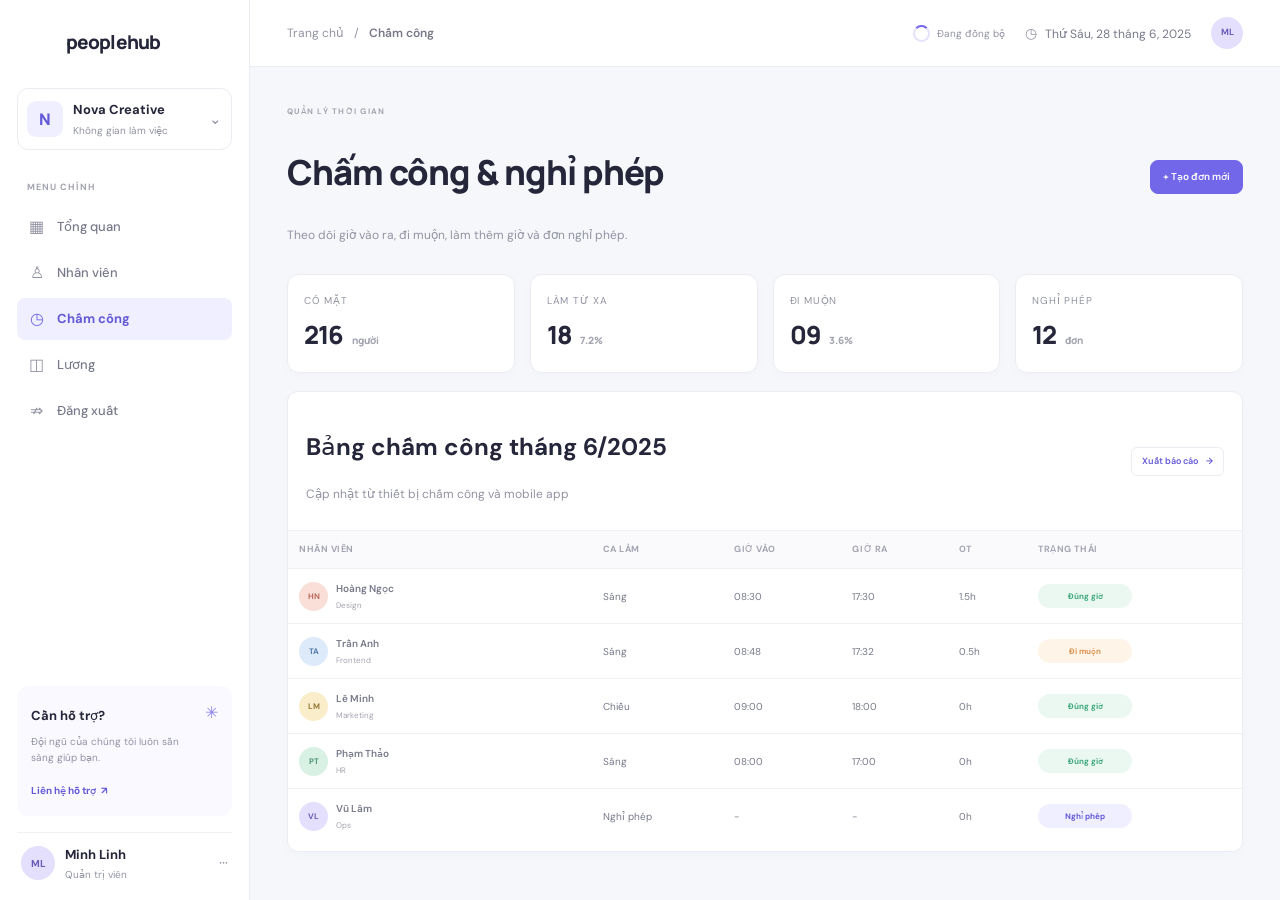
==== attendance.html @ baaf2a82 "Add files via upload" ====
<!doctype html>
<html lang="vi">
  <head>
    <meta charset="utf-8">
    <meta name="viewport" content="width=device-width, initial-scale=1">
    <title>PeopleHub — Chấm công</title>
    <link rel="preconnect" href="https://fonts.googleapis.com">
    <link rel="preconnect" href="https://fonts.gstatic.com" crossorigin>
    <link href="https://fonts.googleapis.com/css2?family=DM+Sans:wght@400;500;600;700&family=Manrope:wght@400;500;600;700;800&display=swap" rel="stylesheet">
    <link rel="stylesheet" href="styles.css">
  </head>
  <body>
    <div class="app-shell">
      <aside class="sidebar" aria-label="Thanh điều hướng">
        <a class="brand" href="index.html" aria-label="PeopleHub, về tổng quan">
          <span class="brand-mark" aria-hidden="true"><span></span><span></span><span></span></span>
          <span>people<span>hub</span></span>
        </a>

        <div class="workspace">
          <span class="workspace-icon" aria-hidden="true">N</span>
          <span class="workspace-copy"><strong>Nova Creative</strong><small>Không gian làm việc</small></span>
          <span class="chevron" aria-hidden="true">⌄</span>
        </div>

        <nav class="side-nav">
          <p class="nav-label">MENU CHÍNH</p>
          <a class="nav-link" href="index.html">
            <span class="nav-icon" aria-hidden="true">▦</span>Tổng quan
          </a>
          <a class="nav-link" href="employees.html">
            <span class="nav-icon" aria-hidden="true">♙</span>Nhân viên
          </a>
          <a class="nav-link is-active" href="attendance.html" aria-current="page">
            <span class="nav-icon" aria-hidden="true">◷</span>Chấm công
          </a>
          <a class="nav-link" href="payroll.html">
            <span class="nav-icon" aria-hidden="true">◫</span>Lương
          </a>
          <a class="nav-link" href="login.html">
            <span class="nav-icon" aria-hidden="true">⇏</span>Đăng xuất
          </a>
        </nav>

        <div class="sidebar-bottom">
          <div class="help-card">
            <span class="help-sparkle" aria-hidden="true">✳</span>
            <strong>Cần hỗ trợ?</strong>
            <p>Đội ngũ của chúng tôi luôn sẵn sàng giúp bạn.</p>
            <a href="mailto:support@peoplehub.vn">Liên hệ hỗ trợ <span aria-hidden="true">↗</span></a>
          </div>
          <a class="user-profile" href="index.html">
            <span class="avatar avatar-violet">ML</span>
            <span class="user-copy"><strong>Minh Linh</strong><small>Quản trị viên</small></span>
            <span class="chevron" aria-hidden="true">···</span>
          </a>
        </div>
      </aside>

      <main class="main-area">
        <header class="topbar">
          <div class="breadcrumbs"><span>Trang chủ</span><span aria-hidden="true">/</span><strong>Chấm công</strong></div>
          <div class="topbar-actions">
            <span class="sync-status" role="status"><span class="loading-spinner" aria-hidden="true"></span><span class="sync-label">Đang đồng bộ</span></span>
            <span class="today-label"><span aria-hidden="true">◷</span> Thứ Sáu, 28 tháng 6, 2025</span>
            <a class="topbar-avatar avatar avatar-violet" href="index.html" aria-label="Hồ sơ Minh Linh">ML</a>
          </div>
        </header>

        <div class="page-content">
          <section class="page-hero" aria-labelledby="page-title">
            <div>
              <p class="overline">QUẢN LÝ THỜI GIAN</p>
              <h1 id="page-title">Chấm công & nghỉ phép</h1>
              <p class="page-subtitle">Theo dõi giờ vào ra, đi muộn, làm thêm giờ và đơn nghỉ phép.</p>
            </div>
            <div class="toolbar-actions">
              <a class="action-button primary" href="#">+ Tạo đơn mới</a>
            </div>
          </section>

          <section class="summary-row" aria-label="Tổng quan chấm công">
            <article class="summary-card">
              <div class="summary-label">Có mặt</div>
              <div class="summary-number">216 <span>người</span></div>
            </article>
            <article class="summary-card">
              <div class="summary-label">Làm từ xa</div>
              <div class="summary-number">18 <span>7.2%</span></div>
            </article>
            <article class="summary-card">
              <div class="summary-label">Đi muộn</div>
              <div class="summary-number">09 <span>3.6%</span></div>
            </article>
            <article class="summary-card">
              <div class="summary-label">Nghỉ phép</div>
              <div class="summary-number">12 <span>đơn</span></div>
            </article>
          </section>

          <section class="panel data-panel" aria-labelledby="attendance-table-title">
            <div class="data-header">
              <div>
                <h2 id="attendance-table-title">Bảng chấm công tháng 6/2025</h2>
                <p class="page-subtitle">Cập nhật từ thiết bị chấm công và mobile app</p>
              </div>
              <a class="secondary-button" href="#">Xuất báo cáo <span aria-hidden="true">→</span></a>
            </div>

            <div class="data-table-wrapper">
              <table class="data-table">
                <thead>
                  <tr>
                    <th>Nhân viên</th>
                    <th>Ca làm</th>
                    <th>Giờ vào</th>
                    <th>Giờ ra</th>
                    <th>OT</th>
                    <th>Trạng thái</th>
                  </tr>
                </thead>
                <tbody>
                  <tr>
                    <td><div class="employee-cell"><span class="avatar avatar-coral">HN</span><span><strong>Hoàng Ngọc</strong><small>Design</small></span></div></td>
                    <td>Sáng</td>
                    <td>08:30</td>
                    <td>17:30</td>
                    <td>1.5h</td>
                    <td><span class="status-badge positive">Đúng giờ</span></td>
                  </tr>
                  <tr>
                    <td><div class="employee-cell"><span class="avatar avatar-blue">TA</span><span><strong>Trần Anh</strong><small>Frontend</small></span></div></td>
                    <td>Sáng</td>
                    <td>08:48</td>
                    <td>17:32</td>
                    <td>0.5h</td>
                    <td><span class="status-badge warning">Đi muộn</span></td>
                  </tr>
                  <tr>
                    <td><div class="employee-cell"><span class="avatar avatar-yellow">LM</span><span><strong>Lê Minh</strong><small>Marketing</small></span></div></td>
                    <td>Chiều</td>
                    <td>09:00</td>
                    <td>18:00</td>
                    <td>0h</td>
                    <td><span class="status-badge positive">Đúng giờ</span></td>
                  </tr>
                  <tr>
                    <td><div class="employee-cell"><span class="avatar avatar-green">PT</span><span><strong>Phạm Thảo</strong><small>HR</small></span></div></td>
                    <td>Sáng</td>
                    <td>08:00</td>
                    <td>17:00</td>
                    <td>0h</td>
                    <td><span class="status-badge positive">Đúng giờ</span></td>
                  </tr>
                  <tr>
                    <td><div class="employee-cell"><span class="avatar avatar-violet">VL</span><span><strong>Vũ Lâm</strong><small>Ops</small></span></div></td>
                    <td>Nghỉ phép</td>
                    <td>-</td>
                    <td>-</td>
                    <td>0h</td>
                    <td><span class="status-badge neutral">Nghỉ phép</span></td>
                  </tr>
                </tbody>
              </table>
            </div>
          </section>
        </div>
      </main>
    </div>
  </body>
</html>
---- styles.css ----
:root {
  color-scheme: light;
  font-family: var(--font-body);
  color: var(--color-text);
  background: var(--color-canvas);
  font-synthesis: none;
  text-rendering: optimizeLegibility;
  -webkit-font-smoothing: antialiased;
  -moz-osx-font-smoothing: grayscale;
  font-weight: 400;
  --font-body: "DM Sans", sans-serif;
  --font-heading: "Manrope", sans-serif;
  --color-canvas: #f6f7fb;
  --color-surface: #fff;
  --color-surface-muted: #fafafd;
  --color-surface-glass: #ffffffed;
  --color-text: #25263a;
  --color-text-secondary: #77798a;
  --color-text-muted: #9293a3;
  --color-text-faint: #a3a4b1;
  --color-border: #ececf2;
  --color-border-soft: #f1f1f5;
  --color-primary: #7267e9;
  --color-primary-hover: #6156d7;
  --color-primary-strong: #6459d7;
  --color-primary-soft: #f0efff;
  --color-primary-pale: #faf9ff;
  --color-lavender: #8c80ee;
  --color-lavender-light: #bcb5fa;
  --color-lavender-pale: #e5e3fb;
  --color-success: #48b894;
  --color-success-strong: #3da77e;
  --color-success-soft: #eaf8f1;
  --color-warning: #f0a36e;
  --color-warning-strong: #d99350;
  --color-warning-soft: #fff4e8;
  --color-danger: #df8277;
  --color-danger-soft: #fff0ed;
  --color-info: #7aa8e7;
  --color-info-soft: #e8f2ff;
  --color-rose: #df8cb1;
  --color-alert: #ef887e;
  --color-accent-yellow: #efbd57;
  --color-avatar-violet-bg: #e4dffc;
  --color-avatar-violet-text: #695bb8;
  --color-avatar-coral-bg: #f9dfd7;
  --color-avatar-coral-text: #ba685c;
  --color-avatar-blue-bg: #dceafa;
  --color-avatar-blue-text: #527ca8;
  --color-avatar-yellow-bg: #faedc9;
  --color-avatar-yellow-text: #967838;
  --color-avatar-green-bg: #d9f0e5;
  --color-avatar-green-text: #4d9271;
  --color-shadow: #30305205;
  --color-shadow-primary: #7065e826;
  --color-focus: #aaa4ff;
}

* {
  box-sizing: border-box;
}

html {
  min-width: 300px;
  font-size: 16px;
  scroll-behavior: smooth;
}

body {
  min-width: 300px;
  min-height: 100vh;
  margin: 0;
  background: var(--color-canvas);
  font-size: 1rem;
  line-height: 1.5;
}

a {
  color: inherit;
  text-decoration: none;
}

a:focus-visible {
  outline: 3px solid var(--color-focus);
  outline-offset: 3px;
}

button,
a {
  -webkit-tap-highlight-color: transparent;
}

.app-shell {
  min-height: 100vh;
}

.sidebar {
  position: fixed;
  z-index: 2;
  inset: 0 auto 0 0;
  display: flex;
  width: 250px;
  flex-direction: column;
  padding: 27px 17px 18px;
  border-right: 1px solid var(--color-border);
  background: var(--color-surface);
}

.brand {
  display: inline-flex;
  align-items: center;
  gap: 10px;
  align-self: flex-start;
  margin: 0 0 30px 8px;
  color: var(--color-text);
  font-family: var(--font-heading);
  font-size: 19px;
  font-weight: 800;
  letter-spacing: -0.9px;
}

.brand > span:last-child > span {
  color: var(--purple);
}

.brand-mark {
  position: relative;
  display: flex;
  width: 31px;
  height: 31px;
  align-items: center;
  justify-content: center;
  gap: 3px;
  border-radius: 10px;
  background: var(--purple);
  transform: rotate(-5deg);
}

.brand-mark span {
  width: 4px;
  border-radius: 3px;
  background: white;
}

.brand-mark span:nth-child(1) {
  height: 10px;
}

.brand-mark span:nth-child(2) {
  height: 16px;
}

.brand-mark span:nth-child(3) {
  height: 12px;
}

.workspace {
  display: flex;
  min-height: 62px;
  align-items: center;
  gap: 10px;
  padding: 9px;
  border: 1px solid var(--color-border);
  border-radius: 11px;
  background: var(--color-surface);
}

.workspace-icon {
  display: grid;
  width: 36px;
  height: 36px;
  flex: 0 0 auto;
  place-items: center;
  border-radius: 9px;
  background: var(--color-primary-soft);
  color: var(--color-primary-strong);
  font-family: var(--font-heading);
  font-size: 16px;
  font-weight: 800;
}

.workspace-copy,
.user-copy {
  display: grid;
  min-width: 0;
  gap: 3px;
}

.workspace-copy strong,
.user-copy strong {
  overflow: hidden;
  color: var(--color-text);
  font-size: 13px;
  font-weight: 700;
  text-overflow: ellipsis;
  white-space: nowrap;
}

.workspace-copy small,
.user-copy small {
  color: var(--color-text-muted);
  font-size: 10px;
}

.chevron {
  margin-left: auto;
  color: var(--color-text-muted);
  font-size: 15px;
}

.side-nav {
  display: grid;
  gap: 4px;
  margin-top: 31px;
}

.nav-label {
  margin: 0 0 7px 10px;
  color: var(--color-text-faint);
  font-size: 9px;
  font-weight: 700;
  letter-spacing: 1px;
}

.nav-label-spaced {
  margin-top: 24px;
}

.nav-link {
  position: relative;
  display: flex;
  min-height: 42px;
  align-items: center;
  gap: 12px;
  padding: 0 11px;
  border-radius: 8px;
  color: var(--color-text-secondary);
  font-size: 13px;
  font-weight: 500;
  transition: background-color 160ms ease, color 160ms ease;
}

.nav-link:hover {
  background: var(--color-primary-soft);
  color: var(--purple);
}

.nav-link.is-active {
  background: var(--color-primary-soft);
  color: var(--color-primary-strong);
  font-weight: 700;
}

.nav-icon {
  width: 17px;
  color: var(--color-text-muted);
  font-size: 16px;
  text-align: center;
}

.is-active .nav-icon {
  color: var(--color-primary);
}

.nav-badge {
  min-width: 23px;
  margin-left: auto;
  padding: 3px 6px;
  border-radius: 6px;
  background: var(--color-primary-soft);
  color: var(--color-text-muted);
  font-size: 10px;
  text-align: center;
}

.notification-dot {
  width: 7px;
  height: 7px;
  margin-left: auto;
  border-radius: 50%;
  background: var(--color-danger);
  box-shadow: 0 0 0 3px var(--color-danger-soft);
}

.sidebar-bottom {
  display: grid;
  gap: 16px;
  margin-top: auto;
}

.help-card {
  position: relative;
  padding: 16px 13px 14px;
  border: 1px solid var(--color-primary-pale);
  border-radius: 11px;
  background: linear-gradient(145deg, var(--color-primary-pale), var(--color-primary-pale));
}

.help-sparkle {
  position: absolute;
  top: 14px;
  right: 13px;
  color: var(--color-lavender);
  font-size: 16px;
}

.help-card strong {
  color: var(--color-text);
  font-size: 13px;
}

.help-card p {
  max-width: 165px;
  margin: 7px 0 11px;
  color: var(--color-text-muted);
  font-size: 10px;
  line-height: 1.6;
}

.help-card a {
  display: inline-flex;
  align-items: center;
  gap: 5px;
  color: var(--color-primary-strong);
  font-size: 10px;
  font-weight: 700;
}

.user-profile {
  display: flex;
  align-items: center;
  gap: 10px;
  padding: 12px 4px 0;
  border-top: 1px solid var(--color-border-soft);
}

.avatar {
  display: inline-grid;
  width: 34px;
  height: 34px;
  flex: 0 0 auto;
  place-items: center;
  overflow: hidden;
  border-radius: 50%;
  font-size: 10px;
  font-weight: 700;
}

.avatar-violet {
  background: var(--color-avatar-violet-bg);
  color: var(--color-avatar-violet-text);
}

.avatar-coral {
  background: var(--color-avatar-coral-bg);
  color: var(--color-avatar-coral-text);
}

.avatar-blue {
  background: var(--color-avatar-blue-bg);
  color: var(--color-avatar-blue-text);
}

.avatar-yellow {
  background: var(--color-avatar-yellow-bg);
  color: var(--color-avatar-yellow-text);
}

.avatar-green {
  background: var(--color-avatar-green-bg);
  color: var(--color-avatar-green-text);
}

.main-area {
  min-height: 100vh;
  margin-left: 250px;
}

.topbar {
  position: sticky;
  z-index: 1;
  top: 0;
  display: flex;
  height: 67px;
  align-items: center;
  justify-content: space-between;
  padding: 0 37px;
  border-bottom: 1px solid var(--color-border);
  background: var(--color-surface-glass);
  backdrop-filter: blur(14px);
}

.breadcrumbs {
  display: flex;
  align-items: center;
  gap: 10px;
  color: var(--color-text-muted);
  font-size: 12px;
}

.breadcrumbs strong {
  color: var(--color-text-secondary);
  font-weight: 600;
}

.topbar-actions {
  display: flex;
  align-items: center;
  gap: 20px;
}

.sync-status {
  display: inline-flex;
  align-items: center;
  gap: 7px;
  color: var(--color-text-muted);
  font-size: 10px;
  white-space: nowrap;
}

.loading-spinner {
  width: 17px;
  height: 17px;
  flex: 0 0 auto;
  border: 2px solid var(--color-lavender-pale);
  border-top-color: var(--color-primary);
  border-radius: 50%;
  animation: spinner-rotate 800ms linear infinite;
}

@keyframes spinner-rotate {
  to {
    transform: rotate(360deg);
  }
}

.today-label {
  color: var(--color-text-secondary);
  font-size: 12px;
}

.today-label span {
  padding-right: 5px;
  color: var(--color-text-muted);
  font-size: 14px;
}

.icon-button {
  position: relative;
  display: grid;
  width: 33px;
  height: 33px;
  place-items: center;
  border: 1px solid var(--color-border);
  border-radius: 9px;
  color: var(--color-text-secondary);
  font-size: 16px;
}

.icon-button i {
  position: absolute;
  top: 6px;
  right: 7px;
  width: 6px;
  height: 6px;
  border: 1px solid var(--color-surface);
  border-radius: 50%;
  background: var(--color-alert);
}

.topbar-avatar {
  width: 32px;
  height: 32px;
  font-size: 9px;
}

.page-content {
  width: min(100%, 1450px);
  margin: 0 auto;
  padding: 30px 37px 18px;
}

.welcome-row {
  display: flex;
  align-items: center;
  justify-content: space-between;
  gap: 20px;
  margin-bottom: 23px;
}

.overline {
  margin-bottom: 8px;
  color: var(--color-text-faint);
  font-size: 8px;
  font-weight: 700;
  letter-spacing: 1.25px;
}

.welcome-row h1 {
  color: var(--color-text);
  font-family: var(--font-heading);
  font-size: clamp(22px, 2.2vw, 29px);
  font-weight: 700;
  letter-spacing: -1.1px;
  line-height: 1.3;
}

.welcome-row h1 span {
  color: var(--color-accent-yellow);
  font-size: 21px;
}

.welcome-copy {
  margin-top: 5px;
  color: var(--color-text-muted);
  font-size: 13px;
}

.primary-button {
  display: inline-flex;
  transform: translateY(0) scale(1);
  min-height: 38px;
  align-items: center;
  justify-content: center;
  gap: 7px;
  padding: 0 14px;
  border-radius: 8px;
  background: var(--color-primary);
  box-shadow: 0 4px 9px var(--color-shadow-primary);
  color: white;
  font-size: 12px;
  font-weight: 600;
  transition:
    background-color 220ms cubic-bezier(0.22, 1, 0.36, 1),
    box-shadow 220ms cubic-bezier(0.22, 1, 0.36, 1),
    transform 220ms cubic-bezier(0.22, 1, 0.36, 1);
}

.primary-button:hover {
  background: var(--color-primary-hover);
  box-shadow: 0 8px 16px var(--color-shadow-primary);
  transform: translateY(-3px);
}

.feature-strip {
  margin-bottom: 17px;
  padding: 18px 18px 8px;
  border: 1px solid var(--color-border);
  border-radius: 16px;
  background: linear-gradient(180deg, rgba(255, 255, 255, 0.96), rgba(248, 249, 255, 0.95));
  box-shadow: 0 10px 22px rgba(102, 111, 175, 0.06);
}

.section-header {
  display: flex;
  align-items: center;
  justify-content: space-between;
  gap: 16px;
  margin-bottom: 18px;
}

.section-header h2 {
  color: var(--color-text);
  font-family: var(--font-heading);
  font-size: clamp(20px, 2vw, 27px);
  font-weight: 800;
  letter-spacing: -0.8px;
}

.module-grid {
  display: grid;
  grid-template-columns: repeat(4, minmax(0, 1fr));
  gap: 14px;
}

.module-card {
  min-height: 175px;
  padding: 16px 15px 14px;
  border: 1px solid var(--color-border-soft);
  border-radius: 12px;
  background: rgba(255, 255, 255, 0.7);
  transition: transform 180ms ease, box-shadow 180ms ease, border-color 180ms ease;
}

.module-card:hover {
  transform: translateY(-3px);
  border-color: rgba(114, 103, 233, 0.35);
  box-shadow: 0 12px 20px rgba(112, 101, 232, 0.08);
}

.module-icon {
  display: inline-grid;
  width: 38px;
  height: 38px;
  place-items: center;
  border-radius: 11px;
  font-size: 19px;
}

.icon-rose {
  background: var(--color-danger-soft);
  color: var(--color-rose);
}

.icon-gold {
  background: #fff3d8;
  color: #d39a18;
}

.icon-purple {
  background: var(--color-primary-soft);
  color: var(--color-primary-strong);
}

.icon-slate {
  background: #edf1fb;
  color: #5d6b88;
}

.module-card h3 {
  margin: 12px 0 8px;
  color: var(--color-text);
  font-size: 13px;
  font-weight: 700;
}

.module-card ul {
  margin: 0;
  padding-left: 18px;
  color: var(--color-text-muted);
  font-size: 10px;
  line-height: 1.8;
}

.info-grid {
  display: grid;
  grid-template-columns: minmax(0, 1.4fr) minmax(250px, 0.9fr);
  gap: 15px;
  margin-bottom: 17px;
}

.announcements-panel,
.calendar-panel {
  min-height: 230px;
}

.announcement-list,
.event-list {
  display: grid;
  gap: 12px;
  margin-top: 14px;
}

.announcement-item,
.event-item {
  display: flex;
  align-items: center;
  gap: 12px;
  padding: 12px 0;
  border-bottom: 1px solid var(--color-border-soft);
}

.announcement-item:last-child,
.event-item:last-child {
  border-bottom: 0;
}

.announcement-tag {
  display: inline-flex;
  min-width: 52px;
  align-items: center;
  justify-content: center;
  padding: 5px 7px;
  border-radius: 999px;
  font-size: 8px;
  font-weight: 700;
  letter-spacing: 0.04em;
}

.tag-purple {
  background: var(--color-primary-soft);
  color: var(--color-primary-strong);
}

.tag-green {
  background: var(--color-success-soft);
  color: var(--color-success-strong);
}

.tag-orange {
  background: var(--color-warning-soft);
  color: var(--color-warning-strong);
}

.announcement-item div,
.event-copy {
  display: grid;
  gap: 4px;
  min-width: 0;
}

.announcement-item strong,
.event-copy strong {
  color: var(--color-text-secondary);
  font-size: 10px;
  font-weight: 700;
}

.announcement-item small,
.event-copy small {
  color: var(--color-text-faint);
  font-size: 8px;
}

.event-date {
  display: inline-grid;
  width: 42px;
  height: 42px;
  place-items: center;
  border: 1px solid var(--color-border-soft);
  border-radius: 10px;
  background: var(--color-surface-muted);
  color: var(--color-primary-strong);
  text-align: center;
}

.event-date strong {
  display: block;
  font-family: var(--font-heading);
  font-size: 17px;
  line-height: 1;
}

.event-date span {
  font-size: 8px;
  letter-spacing: 0.08em;
  text-transform: uppercase;
}

.small-button {
  padding: 7px 10px;
  font-size: 8px;
}

.primary-button:active {
  box-shadow: 0 2px 5px var(--color-shadow-primary);
  transform: scale(0.95);
}

.primary-button span {
  font-size: 15px;
  line-height: 1;
}

.stats-grid {
  display: grid;
  grid-template-columns: repeat(4, minmax(0, 1fr));
  gap: 14px;
  margin-bottom: 17px;
}

.stat-card,
.panel {
  min-width: 0;
  border: 1px solid var(--color-border);
  border-radius: 11px;
  background: var(--color-surface);
  box-shadow: 0 3px 12px var(--color-shadow);
}

.stat-card {
  position: relative;
  min-height: 143px;
  overflow: hidden;
  padding: 14px 15px 13px;
}

.stat-top {
  display: flex;
  align-items: center;
  justify-content: space-between;
}

.stat-icon {
  display: grid;
  width: 30px;
  height: 30px;
  place-items: center;
  border-radius: 9px;
  font-size: 15px;
}

.icon-lavender {
  background: var(--color-primary-soft);
  color: var(--color-primary-strong);
}

.icon-mint {
  background: var(--color-success-soft);
  color: var(--color-success);
}

.icon-peach {
  background: var(--color-warning-soft);
  color: var(--color-warning);
}

.icon-blue {
  background: var(--color-info-soft);
  color: var(--color-info);
}

.stat-change {
  padding: 4px 6px;
  border-radius: 5px;
  font-size: 8px;
  font-weight: 600;
}

.positive {
  background: var(--color-success-soft);
  color: var(--color-success-strong);
}

.negative {
  background: var(--color-danger-soft);
  color: var(--color-danger);
}

.neutral {
  background: var(--color-primary-soft);
  color: var(--color-primary-strong);
}

.stat-label {
  margin-top: 12px;
  color: var(--color-text-muted);
  font-size: 11px;
}

.stat-value-row {
  display: flex;
  align-items: baseline;
  gap: 8px;
  margin-top: 3px;
}

.stat-value {
  color: var(--color-text);
  font-family: var(--font-heading);
  font-size: 24px;
  font-weight: 700;
  letter-spacing: -1px;
}

.stat-caption {
  color: var(--color-text-faint);
  font-size: 10px;
}

.mini-bars {
  position: absolute;
  right: 14px;
  bottom: 14px;
  display: flex;
  height: 23px;
  align-items: end;
  gap: 3px;
}

.mini-bars i {
  width: 4px;
  height: var(--bar);
  border-radius: 3px;
  background: var(--color-lavender-light);
}

.mini-bars i:nth-last-child(-n + 2) {
  background: var(--color-lavender);
}

.progress-track {
  height: 5px;
  overflow: hidden;
  border-radius: 99px;
  background: var(--color-border-soft);
}

.stat-card > .progress-track {
  margin-top: 10px;
}

.progress-fill {
  display: block;
  height: 100%;
  border-radius: inherit;
}

.fill-green {
  background: var(--color-success);
}

.fill-orange {
  background: var(--color-warning);
}

.fill-blue {
  background: var(--color-info);
}

.fill-purple {
  background: var(--color-lavender);
}

.fill-pink {
  background: var(--color-rose);
}

.dashboard-grid {
  display: grid;
  grid-template-columns: minmax(0, 1.6fr) minmax(270px, 1fr);
  align-items: start;
  gap: 15px;
}

.panel {
  padding: 17px 18px;
}

.panel-heading {
  display: flex;
  align-items: flex-start;
  justify-content: space-between;
  gap: 12px;
}

.panel-heading h2 {
  color: var(--color-text);
  font-family: var(--font-heading);
  font-size: 15px;
  font-weight: 700;
  letter-spacing: -0.25px;
}

.panel-heading p {
  margin-top: 4px;
  color: var(--color-text-muted);
  font-size: 10px;
}

.attendance-panel,
.departments-panel {
  min-height: 304px;
}

.select-control {
  display: inline-flex;
  align-items: center;
  gap: 12px;
  padding: 7px 9px;
  border: 1px solid var(--color-border-soft);
  border-radius: 6px;
  color: var(--color-text-secondary);
  font-size: 10px;
}

.select-control span {
  color: var(--color-text-faint);
  font-size: 12px;
}

.chart-legend {
  display: flex;
  flex-wrap: wrap;
  gap: 15px;
  margin: 19px 0 8px;
  color: var(--color-text-muted);
  font-size: 8px;
}

.chart-legend span {
  display: inline-flex;
  align-items: center;
  gap: 5px;
}

.legend-dot,
.department-dot {
  display: inline-block;
  width: 7px;
  height: 7px;
  flex: 0 0 auto;
  border-radius: 50%;
}

.legend-present {
  background: var(--color-lavender);
}

.legend-remote {
  background: var(--color-lavender-light);
}

.legend-absent {
  background: var(--color-lavender-pale);
}

.chart {
  display: flex;
  height: 204px;
  gap: 10px;
}

.chart-y-labels {
  display: flex;
  width: 24px;
  flex-direction: column;
  justify-content: space-between;
  padding: 6px 0 20px;
  color: var(--color-text-faint);
  font-size: 8px;
  text-align: right;
}

.chart-plot {
  position: relative;
  flex: 1;
  min-width: 0;
}

.chart-grid-lines {
  position: absolute;
  inset: 6px 0 23px;
  display: flex;
  flex-direction: column;
  justify-content: space-between;
}

.chart-grid-lines i {
  width: 100%;
  border-top: 1px dashed var(--color-border-soft);
}

.bar-groups {
  position: absolute;
  inset: 6px 0 0;
  display: flex;
  align-items: stretch;
  justify-content: space-around;
  gap: 12px;
}

.bar-group {
  z-index: 1;
  display: flex;
  min-width: 30px;
  flex: 1;
  flex-direction: column;
  align-items: center;
  justify-content: flex-end;
  gap: 8px;
  color: var(--color-text-muted);
  font-size: 8px;
}

.bar-stack {
  display: flex;
  width: min(31px, 64%);
  height: calc(100% - 22px);
  flex-direction: column-reverse;
  justify-content: flex-start;
  overflow: hidden;
  border-radius: 5px 5px 2px 2px;
}

.bar-stack i {
  display: block;
  width: 100%;
}

.bar-present {
  background: var(--color-lavender);
}

.bar-remote {
  background: var(--color-lavender-light);
}

.bar-absent {
  background: var(--color-lavender-pale);
}

.departments-panel {
  padding-bottom: 13px;
}

.more-link {
  margin-top: -7px;
  color: var(--color-text-muted);
  font-size: 20px;
  letter-spacing: 1px;
}

.department-total {
  display: flex;
  align-items: baseline;
  gap: 7px;
  margin: 14px 0 13px;
}

.department-total strong {
  color: var(--color-text);
  font-family: var(--font-heading);
  font-size: 23px;
  letter-spacing: -1px;
}

.department-total span {
  color: var(--color-text-faint);
  font-size: 9px;
}

.department-list {
  display: grid;
  gap: 12px;
}

.department-item {
  display: grid;
  gap: 6px;
}

.department-meta {
  display: flex;
  align-items: center;
  justify-content: space-between;
  color: var(--color-text-secondary);
  font-size: 9px;
}

.department-meta > span {
  display: inline-flex;
  align-items: center;
  gap: 7px;
}

.department-meta strong {
  color: var(--color-text-secondary);
  font-size: 9px;
  font-weight: 600;
}

.department-meta small {
  padding-left: 4px;
  color: var(--color-text-faint);
  font-size: 8px;
  font-weight: 400;
}

.dot-purple {
  background: var(--color-lavender);
}

.dot-blue {
  background: var(--color-info);
}

.dot-orange {
  background: var(--color-warning);
}

.dot-green {
  background: var(--color-success);
}

.dot-pink {
  background: var(--color-rose);
}

.employees-panel {
  grid-column: 1;
  padding: 17px 0 5px;
}

.employee-heading {
  align-items: center;
  padding: 0 18px 15px;
}

.secondary-button {
  display: inline-flex;
  align-items: center;
  gap: 8px;
  padding: 7px 10px;
  border: 1px solid var(--color-border);
  border-radius: 6px;
  color: var(--color-primary-strong);
  font-size: 9px;
  font-weight: 600;
}

.secondary-button:hover,
.select-control:hover {
  border-color: var(--color-lavender-light);
  background: var(--color-primary-pale);
}

.table-wrap {
  width: 100%;
  overflow-x: auto;
}

table {
  width: 100%;
  border-collapse: collapse;
  text-align: left;
  white-space: nowrap;
}

thead {
  background: var(--color-surface-muted);
}

th {
  padding: 10px 11px;
  color: var(--color-text-faint);
  font-size: 9px;
  font-weight: 700;
  letter-spacing: 0.55px;
}

th:first-child,
td:first-child {
  padding-left: 18px;
}

th:last-child,
td:last-child {
  padding-right: 18px;
}

td {
  padding: 10px 11px;
  border-top: 1px solid var(--color-border-soft);
  color: var(--color-text-secondary);
  font-size: 9px;
}

.employee-cell {
  display: flex;
  min-width: 142px;
  align-items: center;
  gap: 8px;
}

.employee-cell .avatar,
.leave-item > .avatar {
  width: 29px;
  height: 29px;
  font-size: 8px;
}

.employee-cell > span:last-child {
  display: grid;
  gap: 3px;
}

.employee-cell strong {
  color: var(--color-text-secondary);
  font-size: 10px;
  font-weight: 600;
}

.employee-cell small {
  color: var(--color-text-faint);
  font-size: 8px;
}

.status-pill {
  display: inline-block;
  padding: 5px 7px;
  border-radius: 5px;
  font-size: 8px;
  font-weight: 600;
}

.status-active {
  background: var(--color-success-soft);
  color: var(--color-success-strong);
}

.status-onboarding {
  background: var(--color-warning-soft);
  color: var(--color-warning-strong);
}

.leave-panel {
  grid-column: 2;
  grid-row: 2;
  padding: 17px 16px 12px;
}

.request-count {
  padding: 5px 7px;
  border-radius: 5px;
  background: var(--color-danger-soft);
  color: var(--color-danger);
  font-size: 8px;
  font-weight: 600;
  white-space: nowrap;
}

.leave-list {
  margin-top: 14px;
}

.leave-item {
  display: flex;
  align-items: center;
  gap: 8px;
  padding: 11px 0;
  border-bottom: 1px solid var(--color-border-soft);
}

.leave-person {
  display: grid;
  min-width: 0;
  flex: 1;
  gap: 3px;
}

.leave-person strong {
  color: var(--color-text-secondary);
  font-size: 10px;
  font-weight: 600;
}

.leave-person span,
.leave-person small {
  overflow: hidden;
  color: var(--color-text-muted);
  font-size: 8px;
  text-overflow: ellipsis;
  white-space: nowrap;
}

.leave-person small {
  color: var(--color-text-faint);
}

.leave-days {
  align-self: flex-start;
  padding-top: 2px;
  color: var(--color-text-muted);
  font-size: 7px;
  white-space: nowrap;
}

.leave-all-link {
  display: flex;
  align-items: center;
  justify-content: center;
  gap: 7px;
  padding-top: 12px;
  color: var(--color-primary-strong);
  font-size: 8px;
  font-weight: 600;
}

.page-footer {
  display: flex;
  justify-content: space-between;
  gap: 12px;
  padding: 19px 1px 0;
  color: var(--color-text-faint);
  font-size: 8px;
}

.page-footer span span {
  color: var(--color-accent-yellow);
}

.page-hero {
  display: flex;
  align-items: center;
  justify-content: space-between;
  gap: 18px;
  margin-bottom: 18px;
}

.page-hero h1 {
  color: var(--color-text);
  font-family: var(--font-heading);
  font-size: clamp(28px, 2.7vw, 38px);
  font-weight: 800;
  letter-spacing: -1px;
}

.page-subtitle {
  margin-top: 7px;
  color: var(--color-text-muted);
  font-size: 12px;
}

.page-toolbar {
  display: flex;
  flex-wrap: wrap;
  align-items: center;
  justify-content: space-between;
  gap: 12px;
  margin: 18px 0;
}

.toolbar-actions {
  display: flex;
  flex-wrap: wrap;
  align-items: center;
  gap: 10px;
}

.filter-chip,
.action-button {
  display: inline-flex;
  align-items: center;
  justify-content: center;
  gap: 6px;
  min-height: 34px;
  padding: 0 12px;
  border: 1px solid var(--color-border);
  border-radius: 8px;
  background: var(--color-surface);
  color: var(--color-text-secondary);
  font-size: 10px;
  font-weight: 600;
}

.action-button.primary {
  background: var(--color-primary);
  border-color: var(--color-primary);
  color: white;
}

.summary-row {
  display: grid;
  grid-template-columns: repeat(4, minmax(0, 1fr));
  gap: 15px;
  margin-bottom: 18px;
}

.summary-card {
  padding: 18px 16px;
  border: 1px solid var(--color-border);
  border-radius: 12px;
  background: var(--color-surface);
  box-shadow: 0 3px 12px var(--color-shadow);
}

.summary-label {
  color: var(--color-text-muted);
  font-size: 10px;
  letter-spacing: 0.08em;
  text-transform: uppercase;
}

.summary-number {
  display: flex;
  align-items: baseline;
  gap: 8px;
  margin-top: 8px;
  color: var(--color-text);
  font-family: var(--font-heading);
  font-size: 25px;
  font-weight: 800;
  letter-spacing: -0.8px;
}

.summary-number span {
  color: var(--color-text-faint);
  font-size: 10px;
  letter-spacing: normal;
}

.data-panel {
  padding: 17px 0 8px;
}

.data-header {
  display: flex;
  align-items: center;
  justify-content: space-between;
  gap: 10px;
  padding: 0 18px 15px;
}

.data-table-wrapper {
  width: 100%;
  overflow-x: auto;
}

.data-table {
  width: 100%;
  border-collapse: collapse;
  min-width: 760px;
}

.data-table th,
.data-table td {
  padding: 12px 11px;
  border-top: 1px solid var(--color-border-soft);
  text-align: left;
  vertical-align: middle;
}

.data-table th {
  color: var(--color-text-faint);
  font-size: 9px;
  font-weight: 700;
  letter-spacing: 0.55px;
  text-transform: uppercase;
}

.data-table td {
  color: var(--color-text-secondary);
  font-size: 10px;
}

.data-table thead {
  background: var(--color-surface-muted);
}

.status-badge {
  display: inline-flex;
  align-items: center;
  justify-content: center;
  min-width: 94px;
  padding: 6px 8px;
  border-radius: 999px;
  font-size: 8px;
  font-weight: 700;
}

.status-badge.positive {
  background: var(--color-success-soft);
  color: var(--color-success-strong);
}

.status-badge.warning {
  background: var(--color-warning-soft);
  color: var(--color-warning-strong);
}

.status-badge.neutral {
  background: var(--color-primary-soft);
  color: var(--color-primary-strong);
}

.status-badge.danger {
  background: var(--color-danger-soft);
  color: var(--color-danger);
}

.table-link {
  color: var(--color-primary-strong);
  font-weight: 600;
}

.auth-layout {
  display: grid;
  min-height: 100vh;
  grid-template-columns: 1.15fr 0.85fr;
  background: linear-gradient(135deg, #f5f6ff 0%, #eef5ff 100%);
}

.auth-visual {
  position: relative;
  display: flex;
  align-items: stretch;
  justify-content: center;
  padding: 40px 30px;
  overflow: hidden;
}

.auth-visual::before {
  content: "";
  position: absolute;
  inset: 0;
  background: radial-gradient(circle at top left, rgba(114, 103, 233, 0.12), transparent 42%),
    radial-gradient(circle at bottom right, rgba(122, 168, 231, 0.14), transparent 32%);
}

.auth-visual-inner {
  position: relative;
  z-index: 1;
  display: flex;
  width: min(100%, 600px);
  flex-direction: column;
  justify-content: center;
  gap: 24px;
}

.auth-brand {
  display: inline-flex;
  align-items: center;
  gap: 10px;
  color: var(--color-text);
  font-family: var(--font-heading);
  font-size: 22px;
  font-weight: 800;
}

.auth-brand .brand-mark {
  width: 38px;
  height: 38px;
}

.auth-hero-panel {
  padding: 28px;
  border: 1px solid rgba(114, 103, 233, 0.12);
  border-radius: 24px;
  background: rgba(255, 255, 255, 0.76);
  box-shadow: 0 18px 48px rgba(111, 120, 180, 0.12);
}

.auth-hero-panel h1 {
  max-width: 420px;
  color: var(--color-text);
  font-family: var(--font-heading);
  font-size: clamp(30px, 3vw, 46px);
  font-weight: 800;
  letter-spacing: -1.2px;
  line-height: 1.08;
}

.auth-hero-panel p {
  margin-top: 12px;
  color: var(--color-text-muted);
  font-size: 14px;
  line-height: 1.7;
}

.auth-metrics {
  display: grid;
  grid-template-columns: repeat(3, minmax(0, 1fr));
  gap: 14px;
}

.auth-metric {
  padding: 14px 12px;
  border: 1px solid var(--color-border);
  border-radius: 12px;
  background: rgba(255, 255, 255, 0.8);
}

.auth-metric strong {
  display: block;
  color: var(--color-text);
  font-family: var(--font-heading);
  font-size: 22px;
  line-height: 1.2;
}

.auth-metric span {
  color: var(--color-text-muted);
  font-size: 10px;
}

.auth-panel {
  display: flex;
  align-items: center;
  justify-content: center;
  padding: 40px 28px;
}

.login-card {
  width: min(100%, 420px);
  padding: 32px 26px;
  border: 1px solid var(--color-border);
  border-radius: 22px;
  background: rgba(255, 255, 255, 0.92);
  box-shadow: 0 20px 40px rgba(56, 67, 105, 0.08);
}

.login-card h2 {
  margin: 0 0 8px;
  color: var(--color-text);
  font-family: var(--font-heading);
  font-size: 30px;
  font-weight: 800;
  letter-spacing: -1px;
}

.login-card > p {
  margin: 0 0 22px;
  color: var(--color-text-muted);
  font-size: 12px;
}

.form-field {
  display: grid;
  gap: 8px;
  margin-bottom: 16px;
}

.form-field label {
  color: var(--color-text-secondary);
  font-size: 11px;
  font-weight: 700;
}

.form-field input {
  width: 100%;
  min-height: 44px;
  padding: 0 12px;
  border: 1px solid var(--color-border);
  border-radius: 10px;
  background: #fbfbff;
  color: var(--color-text);
  font: inherit;
}

.form-row {
  display: flex;
  align-items: center;
  justify-content: space-between;
  gap: 10px;
  margin: 10px 0 20px;
  color: var(--color-text-muted);
  font-size: 10px;
}

.checkbox {
  display: inline-flex;
  align-items: center;
  gap: 8px;
}

.checkbox input {
  accent-color: var(--color-primary);
}

.login-button {
  display: inline-flex;
  width: 100%;
  min-height: 46px;
  align-items: center;
  justify-content: center;
  border: 0;
  border-radius: 10px;
  background: linear-gradient(135deg, var(--color-primary), var(--color-primary-hover));
  color: white;
  font-size: 12px;
  font-weight: 700;
  cursor: pointer;
}

.login-meta {
  margin-top: 18px;
  color: var(--color-text-muted);
  font-size: 10px;
  text-align: center;
}

.login-meta a {
  color: var(--color-primary-strong);
  font-weight: 700;
}

@media (max-width: 900px) {
  .auth-layout {
    grid-template-columns: 1fr;
  }

  .auth-visual {
    min-height: 320px;
  }

  .summary-row,
  .module-grid {
    grid-template-columns: repeat(2, minmax(0, 1fr));
  }
}

@media (max-width: 650px) {
  .page-hero,
  .page-toolbar,
  .section-header,
  .data-header {
    flex-direction: column;
    align-items: flex-start;
  }

  .summary-row,
  .module-grid,
  .auth-metrics {
    grid-template-columns: 1fr;
  }
}

@media (min-width: 1500px) {
  .sidebar {
    width: 270px;
    padding-right: 20px;
    padding-left: 20px;
  }

  .main-area {
    margin-left: 270px;
  }

  .topbar {
    padding-right: 48px;
    padding-left: 48px;
  }

  .page-content {
    padding-right: 48px;
    padding-left: 48px;
  }
}

@media (max-width: 1120px) {
  .sidebar {
    width: 220px;
  }

  .main-area {
    margin-left: 220px;
  }

  .topbar {
    padding-right: 25px;
    padding-left: 25px;
  }

  .page-content {
    padding-right: 25px;
    padding-left: 25px;
  }

  .dashboard-grid {
    grid-template-columns: minmax(0, 1.4fr) minmax(245px, 1fr);
    gap: 12px;
  }

  .stats-grid {
    gap: 10px;
  }

  .stat-card {
    padding-right: 11px;
    padding-left: 11px;
  }

  .stat-caption {
    font-size: 7px;
  }
}

@media (max-width: 900px) {
  .sidebar {
    width: 72px;
    align-items: center;
    padding: 22px 9px 14px;
  }

  .brand {
    margin: 0 0 28px;
  }

  .brand > span:last-child,
  .workspace,
  .nav-label {
    display: none;
  }

  .side-nav {
    width: 100%;
    gap: 8px;
    margin-top: 28px;
  }

  .nav-link {
    justify-content: center;
    padding: 0;
    font-size: 0;
  }

  .nav-link.is-active {
    display: flex;
  }

  .nav-icon {
    font-size: 17px;
  }

  .sidebar-bottom {
    width: 100%;
    justify-items: center;
  }

  .help-card,
  .user-copy,
  .user-profile > .chevron {
    display: none;
  }

  .user-profile {
    justify-content: center;
    width: 100%;
  }

  .main-area {
    margin-left: 72px;
  }

  .stats-grid {
    grid-template-columns: repeat(2, minmax(0, 1fr));
  }

  .dashboard-grid {
    grid-template-columns: minmax(0, 1.4fr) minmax(230px, 1fr);
  }

  .employees-panel {
    grid-column: 1 / -1;
  }

  .leave-panel {
    grid-column: 1 / -1;
    grid-row: auto;
  }

  .leave-list {
    display: grid;
    grid-template-columns: repeat(3, minmax(0, 1fr));
    gap: 12px;
  }

  .leave-item {
    border-bottom: 0;
  }
}

@media (max-width: 650px) {
  .sidebar {
    inset: auto 0 0;
    width: 100%;
    min-height: 64px;
    flex-direction: row;
    align-items: center;
    padding: 5px 7px calc(5px + env(safe-area-inset-bottom));
    border-top: 1px solid var(--color-border);
    border-right: 0;
    box-shadow: 0 -5px 18px var(--color-shadow);
  }

  .brand,
  .workspace,
  .sidebar-bottom {
    display: none;
  }

  .side-nav {
    display: grid;
    width: 100%;
    grid-template-columns: repeat(7, minmax(0, 1fr));
    gap: 3px;
    margin: 0;
  }

  .nav-link,
  .nav-link.is-active {
    display: flex;
    min-width: 0;
    min-height: 48px;
    flex-direction: column;
    justify-content: center;
    gap: 3px;
    padding: 3px 1px;
    font-size: 8px;
    line-height: 1.1;
    text-align: center;
  }

  .nav-icon {
    width: auto;
    font-size: 15px;
    line-height: 1;
  }

  .nav-badge {
    display: none;
  }

  .notification-dot {
    position: absolute;
    top: 5px;
    right: calc(50% - 17px);
    width: 6px;
    height: 6px;
    margin: 0;
  }

  .main-area {
    margin-left: 0;
    padding-bottom: 70px;
  }

  .topbar {
    height: 58px;
    padding: 0 16px;
  }

  .today-label {
    display: none;
  }

  .topbar-actions {
    gap: 11px;
  }

  .sync-label {
    display: none;
  }

  .page-content {
    padding: 23px 15px 15px;
  }

  .welcome-row {
    align-items: flex-start;
  }

  .welcome-row h1 {
    font-size: 22px;
  }

  .welcome-copy {
    max-width: 230px;
    font-size: 10px;
    line-height: 1.6;
  }

  .primary-button {
    min-height: 35px;
    flex: 0 0 auto;
    padding: 0 9px;
    font-size: 9px;
  }

  .stats-grid {
    gap: 9px;
  }

  .stat-card {
    min-height: 136px;
  }

  .dashboard-grid {
    grid-template-columns: minmax(0, 1fr);
  }

  .attendance-panel,
  .departments-panel {
    min-height: auto;
  }

  .employees-panel,
  .leave-panel {
    grid-column: 1;
  }

  .leave-list {
    grid-template-columns: minmax(0, 1fr);
    gap: 0;
  }

  .leave-item {
    border-bottom: 1px solid var(--color-border-soft);
  }

  .page-footer {
    flex-wrap: wrap;
    font-size: 7px;
  }
}

@media (max-width: 380px) {
  .nav-link,
  .nav-link.is-active {
    font-size: 7px;
  }

  .welcome-row {
    flex-wrap: wrap;
  }

  .welcome-copy {
    max-width: 100%;
  }
}

@media (prefers-reduced-motion: reduce) {
  .loading-spinner {
    animation: none;
  }

  *,
  *::before,
  *::after {
    scroll-behavior: auto !important;
    transition-duration: 0.01ms !important;
  }
}
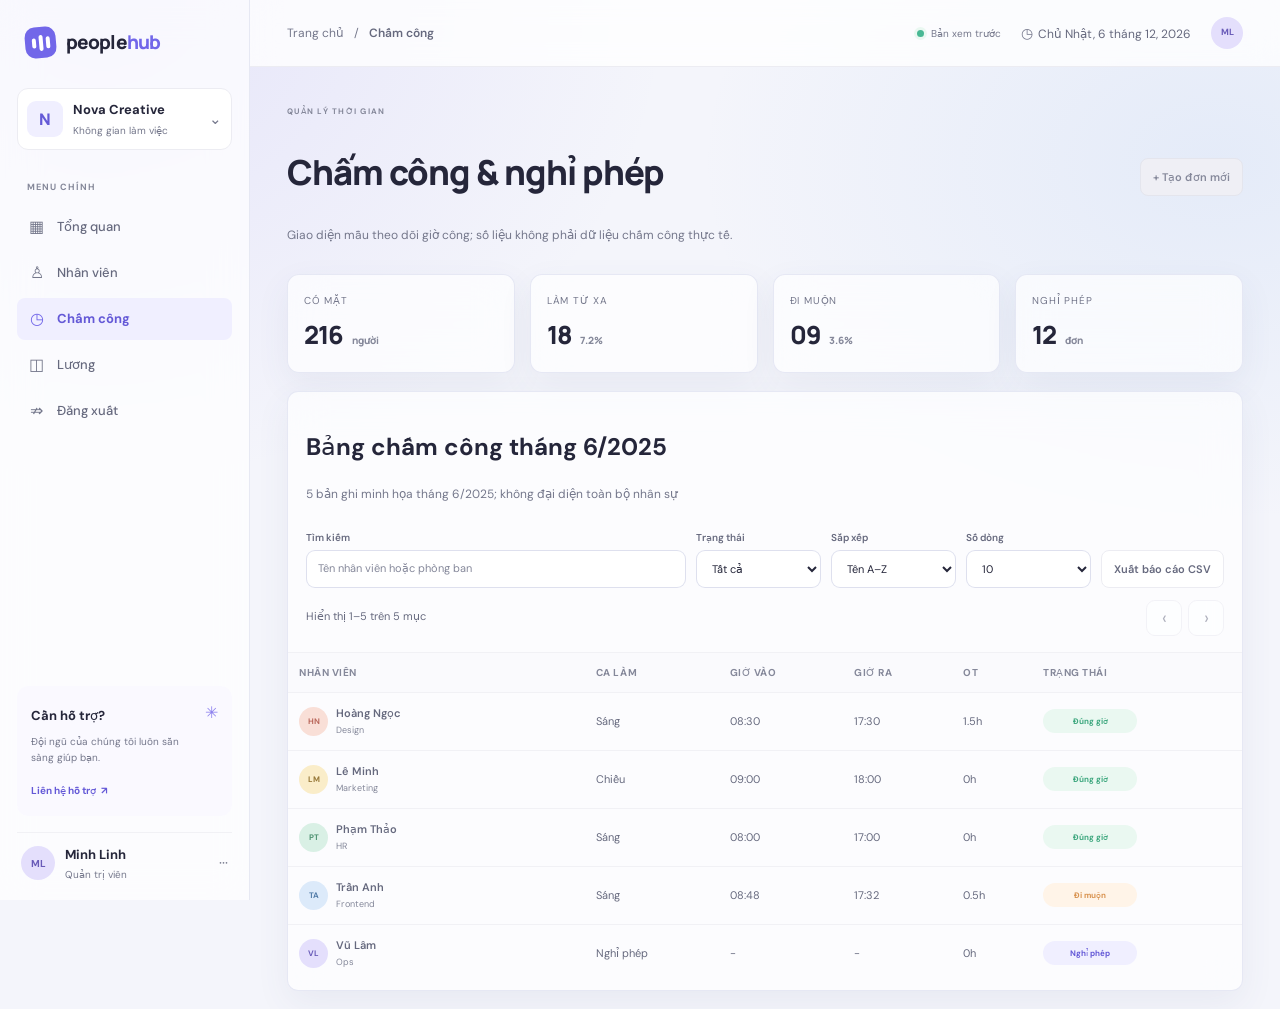
==== commit 8cc4b754: "." ====
--- a/attendance.html
+++ b/attendance.html
@@ -8,8 +8,10 @@
     <link rel="preconnect" href="https://fonts.gstatic.com" crossorigin>
     <link href="https://fonts.googleapis.com/css2?family=DM+Sans:wght@400;500;600;700&family=Manrope:wght@400;500;600;700;800&display=swap" rel="stylesheet">
     <link rel="stylesheet" href="styles.css">
+    <script defer src="app.js"></script>
   </head>
   <body>
+    <a class="skip-link" href="#main-content">Chuyển đến nội dung chính</a>
     <div class="app-shell">
       <aside class="sidebar" aria-label="Thanh điều hướng">
         <a class="brand" href="index.html" aria-label="PeopleHub, về tổng quan">
@@ -23,7 +25,7 @@
           <span class="chevron" aria-hidden="true">⌄</span>
         </div>
 
-        <nav class="side-nav">
+        <nav class="side-nav" aria-label="Điều hướng chính">
           <p class="nav-label">MENU CHÍNH</p>
           <a class="nav-link" href="index.html">
             <span class="nav-icon" aria-hidden="true">▦</span>Tổng quan
@@ -57,12 +59,12 @@
         </div>
       </aside>
 
-      <main class="main-area">
+      <main class="main-area" id="main-content">
         <header class="topbar">
           <div class="breadcrumbs"><span>Trang chủ</span><span aria-hidden="true">/</span><strong>Chấm công</strong></div>
           <div class="topbar-actions">
-            <span class="sync-status" role="status"><span class="loading-spinner" aria-hidden="true"></span><span class="sync-label">Đang đồng bộ</span></span>
-            <span class="today-label"><span aria-hidden="true">◷</span> Thứ Sáu, 28 tháng 6, 2025</span>
+            <span class="sync-status" role="status" aria-label="Dữ liệu minh họa"><span class="sync-label">Bản xem trước</span></span>
+            <span class="today-label"><span aria-hidden="true">◷</span><time data-current-date></time></span>
             <a class="topbar-avatar avatar avatar-violet" href="index.html" aria-label="Hồ sơ Minh Linh">ML</a>
           </div>
         </header>
@@ -72,10 +74,15 @@
             <div>
               <p class="overline">QUẢN LÝ THỜI GIAN</p>
               <h1 id="page-title">Chấm công & nghỉ phép</h1>
-              <p class="page-subtitle">Theo dõi giờ vào ra, đi muộn, làm thêm giờ và đơn nghỉ phép.</p>
+              <p class="page-subtitle">Giao diện mẫu theo dõi giờ công; số liệu không phải dữ liệu chấm công thực tế.</p>
             </div>
             <div class="toolbar-actions">
-              <a class="action-button primary" href="#">+ Tạo đơn mới</a>
+              <button
+                class="action-button primary"
+                type="button"
+                disabled
+                title="Chức năng cần kết nối với hệ thống quản lý nhân sự."
+              >+ Tạo đơn mới</button>
             </div>
           </section>
 
@@ -102,21 +109,58 @@
             <div class="data-header">
               <div>
                 <h2 id="attendance-table-title">Bảng chấm công tháng 6/2025</h2>
-                <p class="page-subtitle">Cập nhật từ thiết bị chấm công và mobile app</p>
+                <p class="page-subtitle">5 bản ghi minh họa tháng 6/2025; không đại diện toàn bộ nhân sự</p>
               </div>
-              <a class="secondary-button" href="#">Xuất báo cáo <span aria-hidden="true">→</span></a>
+            </div>
+
+            <div class="data-table-tools" data-table-controls>
+              <label class="table-search">
+                <span>Tìm kiếm</span>
+                <input type="search" data-table-search placeholder="Tên nhân viên hoặc phòng ban" aria-label="Tìm kiếm bảng chấm công">
+              </label>
+              <label class="table-control">
+                <span>Trạng thái</span>
+                <select data-filter-column="5" aria-label="Lọc theo trạng thái chấm công">
+                  <option value="">Tất cả</option>
+                  <option>Đúng giờ</option>
+                  <option>Đi muộn</option>
+                  <option>Nghỉ phép</option>
+                </select>
+              </label>
+              <label class="table-control">
+                <span>Sắp xếp</span>
+                <select data-table-sort aria-label="Sắp xếp theo tên nhân viên">
+                  <option value="asc">Tên A–Z</option>
+                  <option value="desc">Tên Z–A</option>
+                </select>
+              </label>
+              <label class="table-control page-size-control">
+                <span>Số dòng</span>
+                <select data-page-size aria-label="Số dòng trên mỗi trang">
+                  <option value="10">10</option>
+                  <option value="20">20</option>
+                  <option value="50">50</option>
+                  <option value="all">All</option>
+                </select>
+              </label>
+              <button class="action-button" type="button" data-export-table>Xuất báo cáo CSV</button>
+              <p class="pagination-summary" data-pagination-summary role="status" aria-live="polite"></p>
+              <div class="pagination-actions" aria-label="Điều hướng trang">
+                <button class="page-button" type="button" data-page-prev aria-label="Trang trước">‹</button>
+                <button class="page-button" type="button" data-page-next aria-label="Trang sau">›</button>
+              </div>
             </div>
 
             <div class="data-table-wrapper">
-              <table class="data-table">
+              <table class="data-table" aria-labelledby="attendance-table-title">
                 <thead>
                   <tr>
-                    <th>Nhân viên</th>
-                    <th>Ca làm</th>
-                    <th>Giờ vào</th>
-                    <th>Giờ ra</th>
-                    <th>OT</th>
-                    <th>Trạng thái</th>
+                    <th scope="col">Nhân viên</th>
+                    <th scope="col">Ca làm</th>
+                    <th scope="col">Giờ vào</th>
+                    <th scope="col">Giờ ra</th>
+                    <th scope="col">OT</th>
+                    <th scope="col">Trạng thái</th>
                   </tr>
                 </thead>
                 <tbody>
--- a/styles.css
+++ b/styles.css
@@ -10,14 +10,14 @@
   font-weight: 400;
   --font-body: "DM Sans", sans-serif;
   --font-heading: "Manrope", sans-serif;
-  --color-canvas: #f6f7fb;
+  --color-canvas: #f4f5fb;
   --color-surface: #fff;
   --color-surface-muted: #fafafd;
-  --color-surface-glass: #ffffffed;
+  --color-surface-glass: rgba(255, 255, 255, 0.78);
   --color-text: #25263a;
-  --color-text-secondary: #77798a;
-  --color-text-muted: #9293a3;
-  --color-text-faint: #a3a4b1;
+  --color-text-secondary: #66697e;
+  --color-text-muted: #74778b;
+  --color-text-faint: #85889a;
   --color-border: #ececf2;
   --color-border-soft: #f1f1f5;
   --color-primary: #7267e9;
@@ -54,6 +54,7 @@
   --color-shadow: #30305205;
   --color-shadow-primary: #7065e826;
   --color-focus: #aaa4ff;
+  --purple: #7267e9;
 }
 
 * {
@@ -416,6 +417,15 @@
   color: var(--color-text-muted);
   font-size: 10px;
   white-space: nowrap;
+}
+
+.sync-status::before {
+  width: 7px;
+  height: 7px;
+  border-radius: 50%;
+  background: var(--color-success);
+  box-shadow: 0 0 0 3px var(--color-success-soft);
+  content: "";
 }
 
 .loading-spinner {
@@ -2112,3 +2122,383 @@
     transition-duration: 0.01ms !important;
   }
 }
+
+body {
+  background:
+    radial-gradient(ellipse at 8% 0%, rgba(140, 128, 238, 0.14), transparent 34%),
+    radial-gradient(ellipse at 95% 16%, rgba(122, 168, 231, 0.13), transparent 30%),
+    var(--color-canvas);
+}
+
+.sidebar {
+  border-right-color: rgba(226, 228, 241, 0.8);
+  background: rgba(255, 255, 255, 0.72);
+  backdrop-filter: blur(18px);
+}
+
+.feature-strip,
+.stat-card,
+.panel,
+.summary-card,
+.module-card,
+.login-card,
+.auth-metric {
+  border-color: rgba(225, 227, 242, 0.82);
+  background: rgba(255, 255, 255, 0.68);
+  box-shadow: 0 12px 34px rgba(71, 78, 132, 0.07);
+  backdrop-filter: blur(18px);
+}
+
+.feature-strip {
+  background: rgba(255, 255, 255, 0.62);
+}
+
+.module-card {
+  background: rgba(255, 255, 255, 0.55);
+}
+
+.auth-hero-panel {
+  background: rgba(255, 255, 255, 0.58);
+  backdrop-filter: blur(18px);
+}
+
+.summary-card,
+.stat-card,
+.module-card {
+  transition: transform 180ms ease, box-shadow 180ms ease;
+}
+
+.summary-card:hover,
+.stat-card:hover,
+.module-card:hover {
+  transform: translateY(-2px);
+  box-shadow: 0 18px 38px rgba(71, 78, 132, 0.11);
+}
+
+.data-table-tools {
+  display: flex;
+  flex-wrap: wrap;
+  align-items: end;
+  gap: 10px;
+  padding: 0 18px 16px;
+}
+
+.table-search,
+.table-control {
+  display: grid;
+  gap: 5px;
+}
+
+.table-search {
+  min-width: 190px;
+  flex: 1 1 210px;
+}
+
+.table-control {
+  min-width: 125px;
+}
+
+.table-search > span,
+.table-control > span {
+  color: var(--color-text-secondary);
+  font-size: 10px;
+  font-weight: 600;
+}
+
+.table-search input,
+.table-control select {
+  width: 100%;
+  min-height: 38px;
+  padding: 0 11px;
+  border: 1px solid rgba(220, 222, 237, 0.92);
+  border-radius: 9px;
+  background: rgba(255, 255, 255, 0.76);
+  color: var(--color-text);
+  font: inherit;
+  font-size: 11px;
+}
+
+.table-search input::placeholder {
+  color: var(--color-text-faint);
+}
+
+.action-button,
+.page-button {
+  font-family: var(--font-body);
+  cursor: pointer;
+  transition: background-color 160ms ease, border-color 160ms ease, box-shadow 160ms ease, transform 160ms ease;
+}
+
+.action-button {
+  min-height: 38px;
+  font-size: 11px;
+}
+
+.action-button:hover {
+  border-color: var(--color-lavender-light);
+  background: var(--color-primary-pale);
+  box-shadow: 0 5px 14px rgba(112, 101, 232, 0.1);
+}
+
+.action-button.primary:hover {
+  border-color: var(--color-primary-hover);
+  background: var(--color-primary-hover);
+}
+
+.action-button:disabled {
+  background: #efeff5;
+  border-color: #e4e5ed;
+  box-shadow: none;
+  color: #85889a;
+  cursor: not-allowed;
+}
+
+.action-button:disabled:hover {
+  background: #efeff5;
+  border-color: #e4e5ed;
+  box-shadow: none;
+  color: #85889a;
+}
+
+.table-search input:focus-visible,
+.table-control select:focus-visible,
+.action-button:focus-visible,
+.page-button:focus-visible,
+.login-button:focus-visible,
+.form-field input:focus-visible {
+  outline: 3px solid rgba(114, 103, 233, 0.32);
+  outline-offset: 2px;
+}
+
+.pagination-summary {
+  min-height: 38px;
+  display: flex;
+  flex: 1 1 180px;
+  align-items: center;
+  margin: 0;
+  color: var(--color-text-secondary);
+  font-size: 11px;
+}
+
+.pagination-actions {
+  display: flex;
+  gap: 6px;
+}
+
+.page-button {
+  display: inline-grid;
+  width: 36px;
+  height: 36px;
+  place-items: center;
+  border: 1px solid var(--color-border);
+  border-radius: 9px;
+  background: rgba(255, 255, 255, 0.74);
+  color: var(--color-primary-strong);
+  font-size: 18px;
+}
+
+.page-button:hover:not(:disabled) {
+  border-color: var(--color-lavender-light);
+  background: var(--color-primary-soft);
+}
+
+.page-button:disabled {
+  color: var(--color-text-faint);
+  cursor: not-allowed;
+  opacity: 0.65;
+}
+
+.data-table th {
+  font-size: 10px;
+}
+
+.data-table td {
+  font-size: 11px;
+}
+
+.employee-cell strong {
+  font-size: 11px;
+}
+
+.employee-cell small {
+  font-size: 9px;
+}
+
+.table-empty-row td {
+  padding: 24px 18px;
+  color: var(--color-text-muted);
+  text-align: center;
+}
+
+.width-93 { width: 93.1%; }
+.width-22 { width: 22%; }
+.width-55 { width: 55%; }
+.width-78 { width: 78%; }
+.width-63 { width: 63%; }
+.width-49 { width: 49%; }
+.width-44 { width: 44%; }
+.width-53 { width: 53%; }
+
+.mini-bars i:nth-child(1) { height: 35%; }
+.mini-bars i:nth-child(2) { height: 48%; }
+.mini-bars i:nth-child(3) { height: 41%; }
+.mini-bars i:nth-child(4) { height: 62%; }
+.mini-bars i:nth-child(5) { height: 54%; }
+.mini-bars i:nth-child(6) { height: 76%; }
+.mini-bars i:nth-child(7) { height: 68%; }
+.mini-bars i:nth-child(8) { height: 92%; }
+
+.bar-height-67 { height: 67%; }
+.bar-height-14 { height: 14%; }
+.bar-height-7 { height: 7%; }
+.bar-height-72 { height: 72%; }
+.bar-height-12 { height: 12%; }
+.bar-height-5 { height: 5%; }
+.bar-height-63 { height: 63%; }
+.bar-height-16 { height: 16%; }
+.bar-height-9 { height: 9%; }
+.bar-height-75 { height: 75%; }
+.bar-height-11 { height: 11%; }
+.bar-height-6 { height: 6%; }
+.bar-height-69 { height: 69%; }
+.bar-height-8 { height: 8%; }
+
+@media (max-width: 650px) {
+  .summary-row {
+    grid-template-columns: repeat(2, minmax(0, 1fr));
+  }
+
+  .summary-card {
+    padding: 15px 12px;
+  }
+
+  .summary-number {
+    font-size: 21px;
+  }
+
+  .data-table-tools {
+    align-items: stretch;
+    padding-right: 14px;
+    padding-left: 14px;
+  }
+
+  .table-search,
+  .table-control {
+    min-width: calc(50% - 6px);
+    flex: 1 1 calc(50% - 6px);
+  }
+
+  .data-table-tools > .action-button,
+  .pagination-summary {
+    flex: 1 1 100%;
+  }
+
+  .pagination-summary {
+    min-height: 25px;
+  }
+
+  .pagination-actions {
+    justify-content: flex-end;
+  }
+}
+
+@media (prefers-reduced-motion: reduce) {
+  .summary-card,
+  .stat-card,
+  .module-card {
+    transition: none;
+  }
+}
+
+.skip-link {
+  position: fixed;
+  z-index: 10;
+  top: 12px;
+  left: 12px;
+  padding: 10px 14px;
+  transform: translateY(-160%);
+  border-radius: 8px;
+  background: var(--color-text);
+  color: white;
+  font-size: 13px;
+  font-weight: 700;
+  transition: transform 140ms ease;
+}
+
+.skip-link:focus {
+  transform: translateY(0);
+}
+
+#overview,
+#main-content {
+  scroll-margin-top: 76px;
+}
+
+.overline {
+  text-transform: uppercase;
+}
+
+.data-table-wrapper {
+  overscroll-behavior-inline: contain;
+}
+
+@media (max-width: 650px) {
+  .auth-visual {
+    min-height: 270px;
+    padding: 28px 18px;
+  }
+
+  .auth-hero-panel {
+    padding: 21px;
+    border-radius: 18px;
+  }
+
+  .auth-hero-panel h1 {
+    font-size: clamp(27px, 8vw, 36px);
+  }
+
+  .auth-hero-panel p {
+    font-size: 12px;
+  }
+
+  .auth-panel {
+    padding: 20px 16px 30px;
+  }
+
+  .login-card {
+    padding: 27px 21px;
+  }
+}
+
+.test-results {
+  margin-top: 18px;
+}
+
+.test-results h2 {
+  color: var(--color-text);
+  font-family: var(--font-heading);
+  font-size: 17px;
+}
+
+.test-results [data-test-summary] {
+  margin-top: 8px;
+  font-size: 13px;
+  font-weight: 700;
+}
+
+.test-results ol {
+  display: grid;
+  gap: 7px;
+  margin: 14px 0 0;
+  padding-left: 22px;
+  color: var(--color-text-secondary);
+  font-size: 12px;
+}
+
+.test-pass {
+  color: var(--color-success-strong);
+}
+
+.test-fail {
+  color: #b94949;
+}
